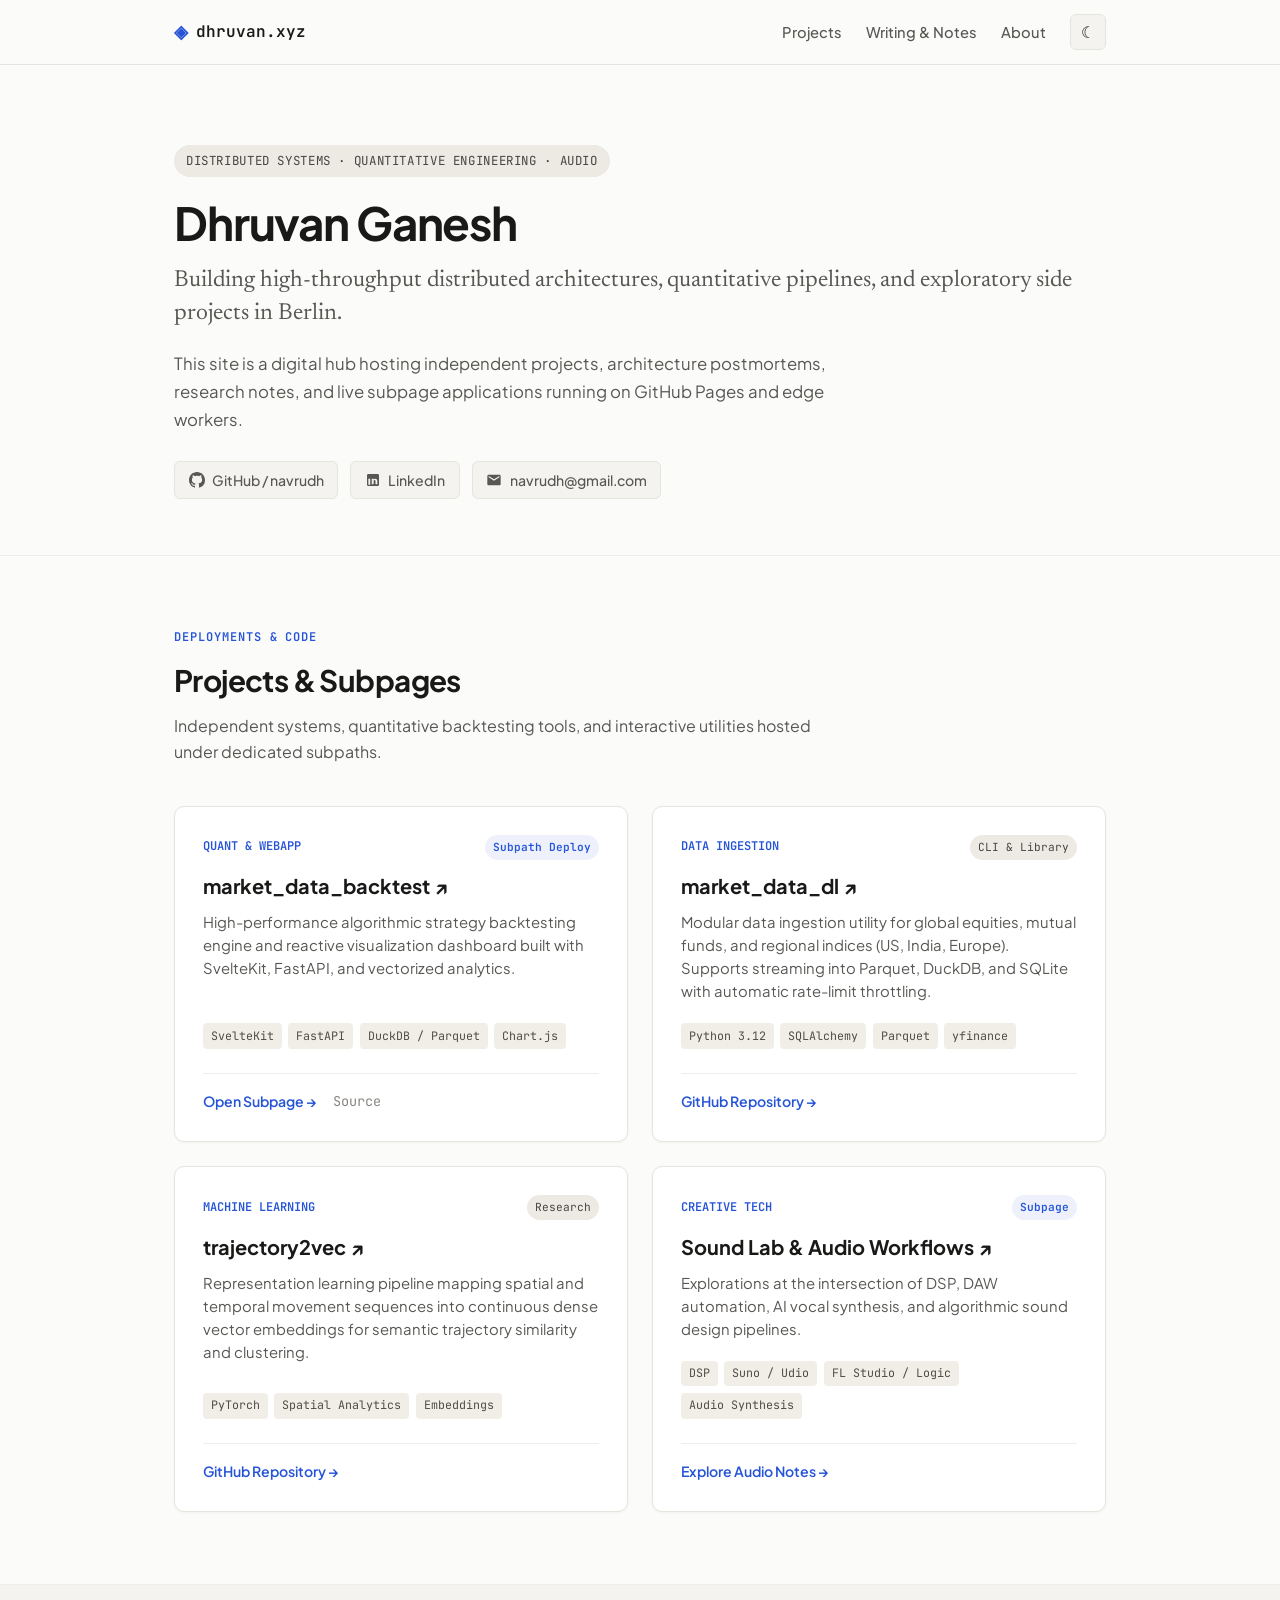
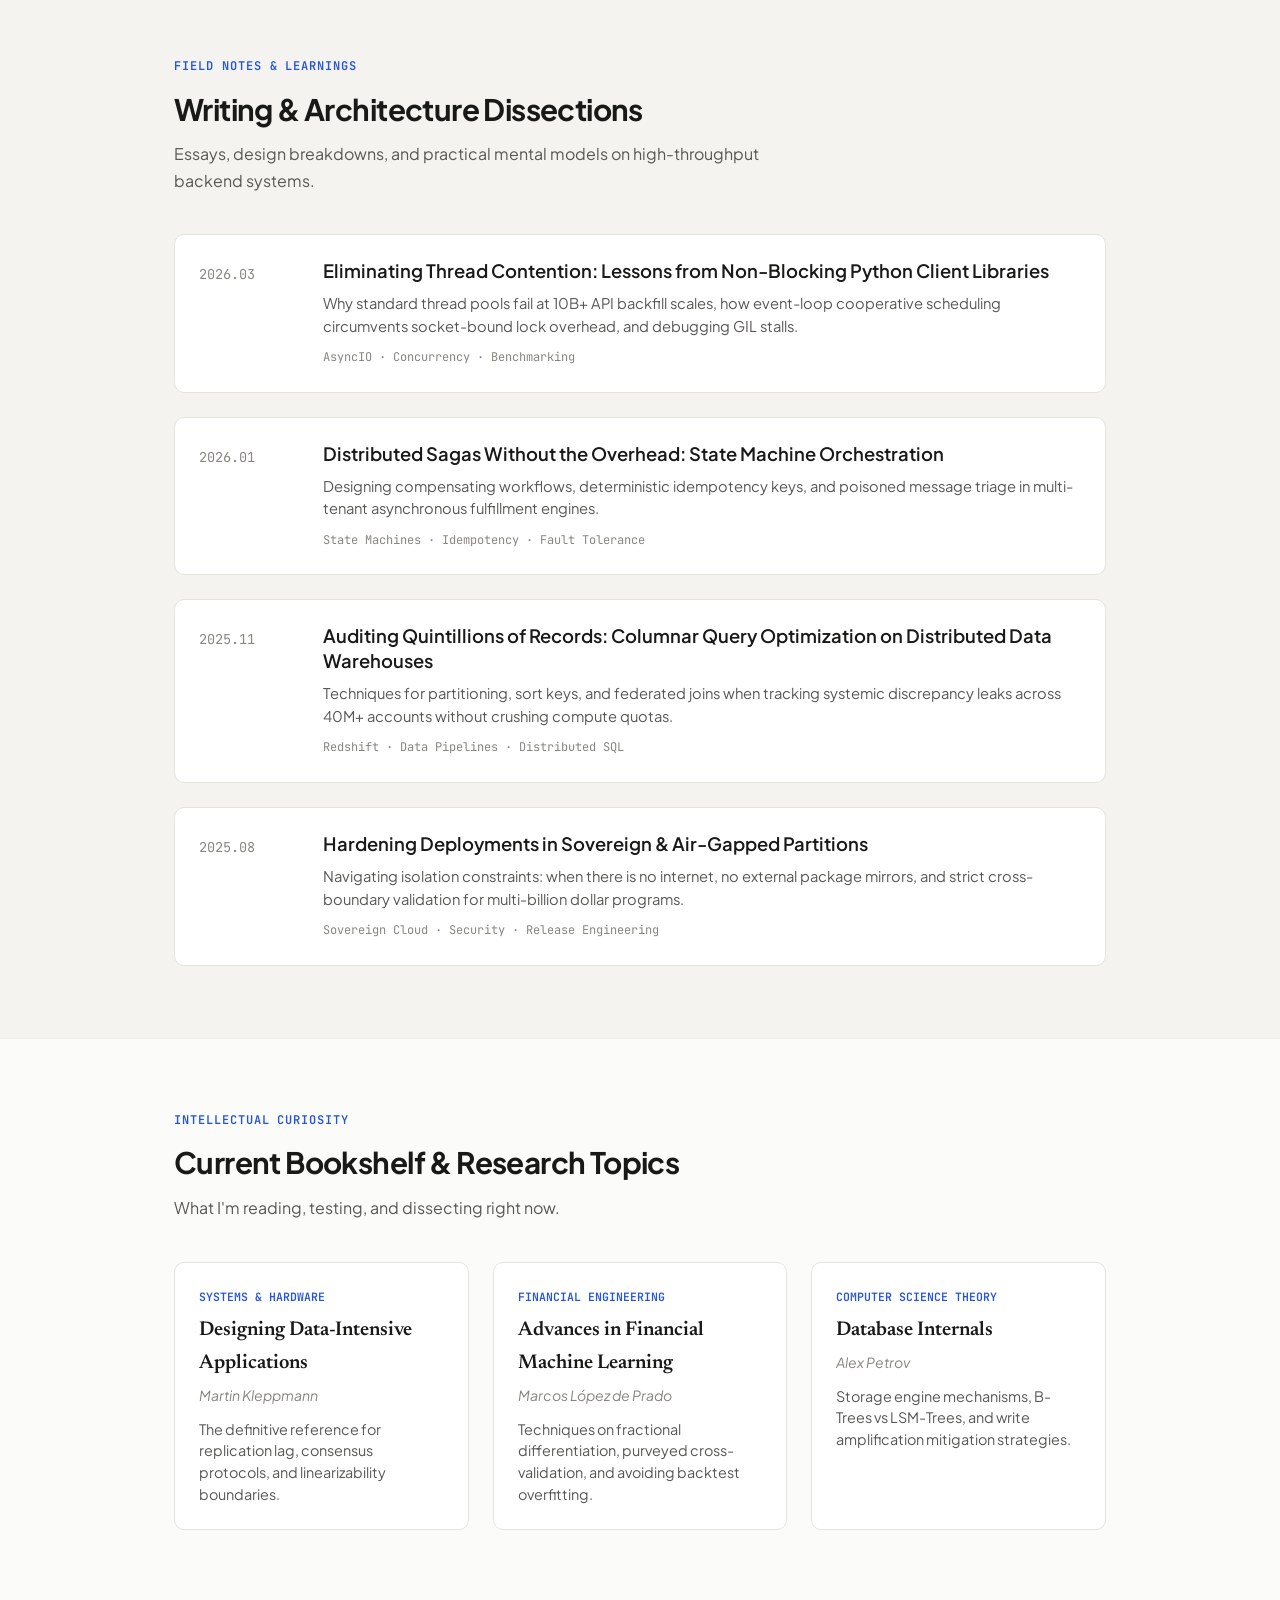
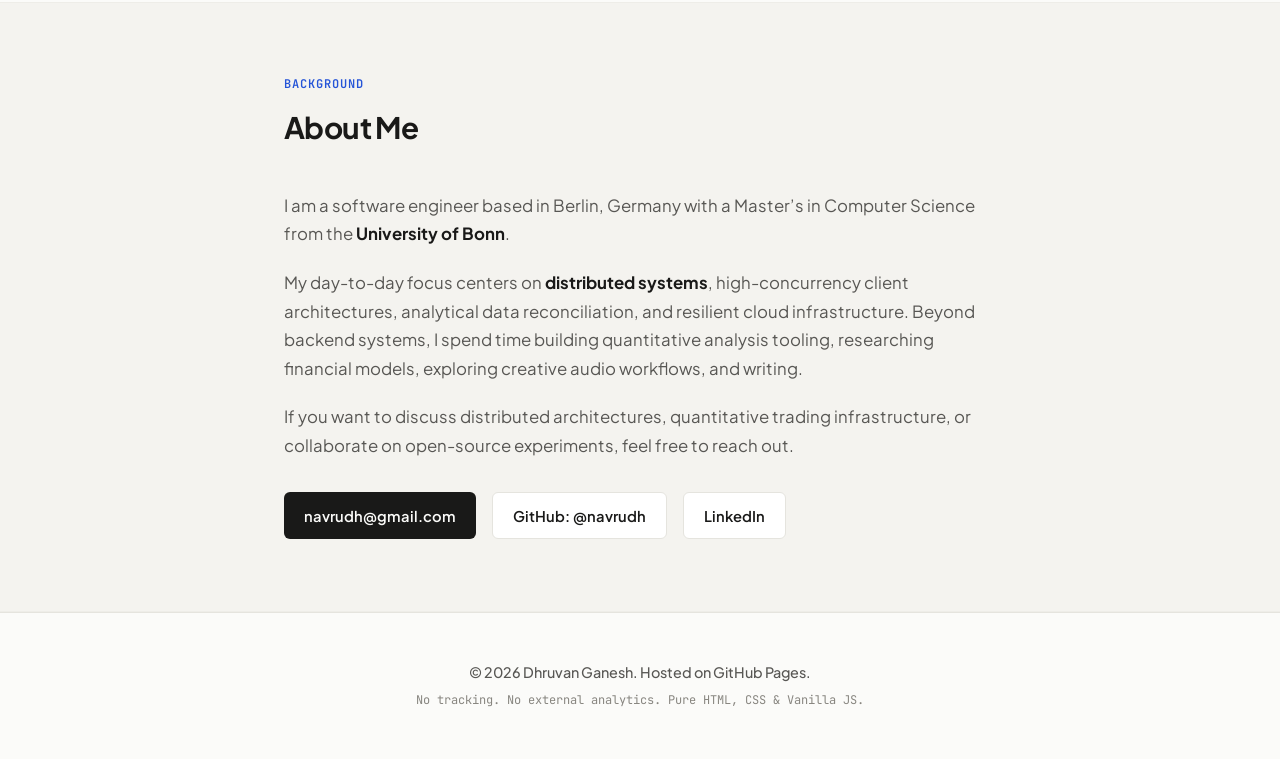
==== index.html @ 2a2260fe "feat: initial minimalist editorial portfolio and subpage hub" ====
<!DOCTYPE html>
<html lang="en">
<head>
  <meta charset="UTF-8">
  <meta name="viewport" content="width=device-width, initial-scale=1.0">
  <title>Dhruvan Ganesh — Distributed Systems, Quant & Notes</title>
  <meta name="description" content="Personal portfolio, engineering field notes, and sub-project directory of Dhruvan Ganesh.">
  <link rel="icon" href="data:image/svg+xml,<svg xmlns=%22http://www.w3.org/2000/svg%22 viewBox=%220 0 100 100%22><text y=%22.9em%22 font-size=%2290%22>⚡</text></svg>">
  
  <!-- Fonts: Inter + JetBrains Mono + Newsreader for refined editorial look -->
  <link rel="preconnect" href="https://fonts.googleapis.com">
  <link rel="preconnect" href="https://fonts.gstatic.com" crossorigin>
  <link href="https://fonts.googleapis.com/css2?family=JetBrains+Mono:wght@400;500;600&family=Newsreader:ital,opsz,wght@0,6..72,400;0,6..72,500;1,6..72,400&family=Plus+Jakarta+Sans:wght@400;500;600;700&display=swap" rel="stylesheet">
  
  <link rel="stylesheet" href="style.css">
</head>
<body class="light">
  <header class="site-header">
    <div class="container header-inner">
      <a href="/" class="brand-link">
        <span class="brand-symbol">◈</span>
        <span class="brand-text">dhruvan.xyz</span>
      </a>

      <nav class="nav-links">
        <a href="#projects" class="nav-item">Projects</a>
        <a href="#notes" class="nav-item">Writing & Notes</a>
        <a href="#about" class="nav-item">About</a>
        <button id="theme-toggle" class="theme-btn" aria-label="Toggle theme" title="Toggle dark/light mode">
          <span class="theme-icon light-icon">☾</span>
          <span class="theme-icon dark-icon">☼</span>
        </button>
      </nav>
    </div>
  </header>

  <main class="main-content">
    <!-- Hero / Intro -->
    <section class="hero-section">
      <div class="container">
        <div class="hero-badge">Distributed Systems · Quantitative Engineering · Audio</div>
        <h1 class="hero-title">
          Dhruvan Ganesh
        </h1>
        <p class="hero-tagline">
          Building high-throughput distributed architectures, quantitative pipelines, and exploratory side projects in Berlin.
        </p>
        <p class="hero-bio">
          This site is a digital hub hosting independent projects, architecture postmortems, research notes, and live subpage applications running on GitHub Pages and edge workers.
        </p>
        <div class="hero-socials">
          <a href="https://github.com/navrudh" target="_blank" rel="noopener noreferrer" class="badge-link">
            <svg class="icon" viewBox="0 0 24 24" width="16" height="16"><path fill="currentColor" d="M12 0C5.37 0 0 5.37 0 12c0 5.31 3.435 9.795 8.205 11.385.6.105.825-.255.825-.57 0-.285-.015-1.23-.015-2.235-3.015.555-3.795-.735-4.035-1.41-.135-.345-.72-1.41-1.23-1.695-.42-.225-1.02-.78-.015-.795.945-.015 1.62.87 1.845 1.23 1.08 1.815 2.805 1.305 3.495.99.105-.78.42-1.305.765-1.605-2.67-.3-5.46-1.335-5.46-5.925 0-1.305.465-2.385 1.23-3.225-.12-.3-.54-1.53.12-3.18 0 0 1.005-.315 3.3 1.23.96-.27 1.98-.405 3-.405s2.04.135 3 .405c2.295-1.56 3.3-1.23 3.3-1.23.66 1.65.24 2.88.12 3.18.765.84 1.23 1.905 1.23 3.225 0 4.605-2.805 5.625-5.475 5.925.435.375.81 1.095.81 2.22 0 1.605-.015 2.895-.015 3.3 0 .315.225.69.825.57A12.02 12.02 0 0024 12c0-6.63-5.37-12-12-12z"/></svg>
            <span>GitHub / navrudh</span>
          </a>
          <a href="https://linkedin.com/in/dhruvang" target="_blank" rel="noopener noreferrer" class="badge-link">
            <svg class="icon" viewBox="0 0 24 24" width="16" height="16"><path fill="currentColor" d="M19 3a2 2 0 0 1 2 2v14a2 2 0 0 1-2 2H5a2 2 0 0 1-2-2V5a2 2 0 0 1 2-2h14m-.5 15.5v-5.3a3.26 3.26 0 0 0-3.26-3.26c-.85 0-1.84.52-2.28 1.3v-1.11h-2.79v8.37h2.79v-4.93c0-.77.62-1.4 1.39-1.4a1.4 1.4 0 0 1 1.4 1.4v4.93h2.75M6.46 8.76c-.92 0-1.66-.74-1.66-1.66s.74-1.66 1.66-1.66 1.66.74 1.66 1.66-.74 1.66-1.66 1.66m1.37 10.24V9.95H5.09v9.05h2.74z"/></svg>
            <span>LinkedIn</span>
          </a>
          <a href="mailto:navrudh@gmail.com" class="badge-link">
            <svg class="icon" viewBox="0 0 24 24" width="16" height="16"><path fill="currentColor" d="M20 4H4c-1.1 0-1.99.9-1.99 2L2 18c0 1.1.9 2 2 2h16c1.1 0 2-.9 2-2V6c0-1.1-.9-2-2-2zm0 4l-8 5-8-5V6l8 5 8-5v2z"/></svg>
            <span>navrudh@gmail.com</span>
          </a>
        </div>
      </div>
    </section>

    <!-- Subpage Projects & Repos -->
    <section id="projects" class="content-section">
      <div class="container">
        <div class="section-header">
          <div class="section-badge">Deployments & Code</div>
          <h2 class="section-title">Projects & Subpages</h2>
          <p class="section-desc">Independent systems, quantitative backtesting tools, and interactive utilities hosted under dedicated subpaths.</p>
        </div>

        <div class="projects-grid">
          <!-- Project 1: Market Data Backtest Hub -->
          <article class="project-card">
            <div class="card-header">
              <span class="project-tag">Quant & WebApp</span>
              <span class="status-pill active">Subpath Deploy</span>
            </div>
            <h3 class="project-title">
              <a href="/market_data_backtest/" class="card-link-title">market_data_backtest ↗</a>
            </h3>
            <p class="project-description">
              High-performance algorithmic strategy backtesting engine and reactive visualization dashboard built with SvelteKit, FastAPI, and vectorized analytics.
            </p>
            <div class="card-meta">
              <span class="tech-chip">SvelteKit</span>
              <span class="tech-chip">FastAPI</span>
              <span class="tech-chip">DuckDB / Parquet</span>
              <span class="tech-chip">Chart.js</span>
            </div>
            <div class="card-footer">
              <a href="/market_data_backtest/" class="action-link">Open Subpage &rarr;</a>
              <a href="https://github.com/navrudh/steady_alpha_lab" target="_blank" rel="noopener" class="code-link">Source</a>
            </div>
          </article>

          <!-- Project 2: Market Data Downloader -->
          <article class="project-card">
            <div class="card-header">
              <span class="project-tag">Data Ingestion</span>
              <span class="status-pill">CLI & Library</span>
            </div>
            <h3 class="project-title">
              <a href="https://github.com/navrudh/market_data_dl" target="_blank" rel="noopener" class="card-link-title">market_data_dl ↗</a>
            </h3>
            <p class="project-description">
              Modular data ingestion utility for global equities, mutual funds, and regional indices (US, India, Europe). Supports streaming into Parquet, DuckDB, and SQLite with automatic rate-limit throttling.
            </p>
            <div class="card-meta">
              <span class="tech-chip">Python 3.12</span>
              <span class="tech-chip">SQLAlchemy</span>
              <span class="tech-chip">Parquet</span>
              <span class="tech-chip">yfinance</span>
            </div>
            <div class="card-footer">
              <a href="https://github.com/navrudh/market_data_dl" target="_blank" rel="noopener" class="action-link">GitHub Repository &rarr;</a>
            </div>
          </article>

          <!-- Project 3: Trajectory2Vec -->
          <article class="project-card">
            <div class="card-header">
              <span class="project-tag">Machine Learning</span>
              <span class="status-pill">Research</span>
            </div>
            <h3 class="project-title">
              <a href="https://github.com/navrudh/trajectory2vec" target="_blank" rel="noopener" class="card-link-title">trajectory2vec ↗</a>
            </h3>
            <p class="project-description">
              Representation learning pipeline mapping spatial and temporal movement sequences into continuous dense vector embeddings for semantic trajectory similarity and clustering.
            </p>
            <div class="card-meta">
              <span class="tech-chip">PyTorch</span>
              <span class="tech-chip">Spatial Analytics</span>
              <span class="tech-chip">Embeddings</span>
            </div>
            <div class="card-footer">
              <a href="https://github.com/navrudh/trajectory2vec" target="_blank" rel="noopener" class="action-link">GitHub Repository &rarr;</a>
            </div>
          </article>

          <!-- Project 4: Music Production & Audio Engineering -->
          <article class="project-card">
            <div class="card-header">
              <span class="project-tag">Creative Tech</span>
              <span class="status-pill active">Subpage</span>
            </div>
            <h3 class="project-title">
              <a href="/music/" class="card-link-title">Sound Lab & Audio Workflows ↗</a>
            </h3>
            <p class="project-description">
              Explorations at the intersection of DSP, DAW automation, AI vocal synthesis, and algorithmic sound design pipelines.
            </p>
            <div class="card-meta">
              <span class="tech-chip">DSP</span>
              <span class="tech-chip">Suno / Udio</span>
              <span class="tech-chip">FL Studio / Logic</span>
              <span class="tech-chip">Audio Synthesis</span>
            </div>
            <div class="card-footer">
              <a href="/music/" class="action-link">Explore Audio Notes &rarr;</a>
            </div>
          </article>
        </div>
      </div>
    </section>

    <!-- Writing / Notes / Architecture Dissections -->
    <section id="notes" class="content-section alternate-bg">
      <div class="container">
        <div class="section-header">
          <div class="section-badge">Field Notes & Learnings</div>
          <h2 class="section-title">Writing & Architecture Dissections</h2>
          <p class="section-desc">Essays, design breakdowns, and practical mental models on high-throughput backend systems.</p>
        </div>

        <div class="notes-list">
          <article class="note-row">
            <div class="note-date">2026.03</div>
            <div class="note-body">
              <h3 class="note-title">
                <a href="/notes/async-io-client-bottlenecks.html">Eliminating Thread Contention: Lessons from Non-Blocking Python Client Libraries</a>
              </h3>
              <p class="note-snippet">
                Why standard thread pools fail at 10B+ API backfill scales, how event-loop cooperative scheduling circumvents socket-bound lock overhead, and debugging GIL stalls.
              </p>
              <div class="note-tags">
                <span>AsyncIO</span> · <span>Concurrency</span> · <span>Benchmarking</span>
              </div>
            </div>
          </article>

          <article class="note-row">
            <div class="note-date">2026.01</div>
            <div class="note-body">
              <h3 class="note-title">
                <a href="/notes/distributed-sagas-in-production.html">Distributed Sagas Without the Overhead: State Machine Orchestration</a>
              </h3>
              <p class="note-snippet">
                Designing compensating workflows, deterministic idempotency keys, and poisoned message triage in multi-tenant asynchronous fulfillment engines.
              </p>
              <div class="note-tags">
                <span>State Machines</span> · <span>Idempotency</span> · <span>Fault Tolerance</span>
              </div>
            </div>
          </article>

          <article class="note-row">
            <div class="note-date">2025.11</div>
            <div class="note-body">
              <h3 class="note-title">
                <a href="/notes/auditing-quintillions.html">Auditing Quintillions of Records: Columnar Query Optimization on Distributed Data Warehouses</a>
              </h3>
              <p class="note-snippet">
                Techniques for partitioning, sort keys, and federated joins when tracking systemic discrepancy leaks across 40M+ accounts without crushing compute quotas.
              </p>
              <div class="note-tags">
                <span>Redshift</span> · <span>Data Pipelines</span> · <span>Distributed SQL</span>
              </div>
            </div>
          </article>

          <article class="note-row">
            <div class="note-date">2025.08</div>
            <div class="note-body">
              <h3 class="note-title">
                <a href="/notes/air-gapped-cloud-deployments.html">Hardening Deployments in Sovereign & Air-Gapped Partitions</a>
              </h3>
              <p class="note-snippet">
                Navigating isolation constraints: when there is no internet, no external package mirrors, and strict cross-boundary validation for multi-billion dollar programs.
              </p>
              <div class="note-tags">
                <span>Sovereign Cloud</span> · <span>Security</span> · <span>Release Engineering</span>
              </div>
            </div>
          </article>
        </div>
      </div>
    </section>

    <!-- Reading / Bookshelf & Interests -->
    <section class="content-section">
      <div class="container">
        <div class="section-header">
          <div class="section-badge">Intellectual Curiosity</div>
          <h2 class="section-title">Current Bookshelf & Research Topics</h2>
          <p class="section-desc">What I'm reading, testing, and dissecting right now.</p>
        </div>

        <div class="bookshelf-grid">
          <div class="book-card">
            <div class="book-category">Systems & Hardware</div>
            <h4 class="book-title">Designing Data-Intensive Applications</h4>
            <p class="book-author">Martin Kleppmann</p>
            <p class="book-commentary">The definitive reference for replication lag, consensus protocols, and linearizability boundaries.</p>
          </div>

          <div class="book-card">
            <div class="book-category">Financial Engineering</div>
            <h4 class="book-title">Advances in Financial Machine Learning</h4>
            <p class="book-author">Marcos López de Prado</p>
            <p class="book-commentary">Techniques on fractional differentiation, purveyed cross-validation, and avoiding backtest overfitting.</p>
          </div>

          <div class="book-card">
            <div class="book-category">Computer Science Theory</div>
            <h4 class="book-title">Database Internals</h4>
            <p class="book-author">Alex Petrov</p>
            <p class="book-commentary">Storage engine mechanisms, B-Trees vs LSM-Trees, and write amplification mitigation strategies.</p>
          </div>
        </div>
      </div>
    </section>

    <!-- About / Contact -->
    <section id="about" class="content-section alternate-bg">
      <div class="container narrow-container">
        <div class="section-header">
          <div class="section-badge">Background</div>
          <h2 class="section-title">About Me</h2>
        </div>
        <div class="prose-content">
          <p>
            I am a software engineer based in Berlin, Germany with a Master’s in Computer Science from the <strong>University of Bonn</strong>.
          </p>
          <p>
            My day-to-day focus centers on <strong>distributed systems</strong>, high-concurrency client architectures, analytical data reconciliation, and resilient cloud infrastructure. Beyond backend systems, I spend time building quantitative analysis tooling, researching financial models, exploring creative audio workflows, and writing.
          </p>
          <p>
            If you want to discuss distributed architectures, quantitative trading infrastructure, or collaborate on open-source experiments, feel free to reach out.
          </p>
          <div class="contact-links">
            <a href="mailto:navrudh@gmail.com" class="action-btn primary">navrudh@gmail.com</a>
            <a href="https://github.com/navrudh" target="_blank" rel="noopener" class="action-btn secondary">GitHub: @navrudh</a>
            <a href="https://linkedin.com/in/dhruvang" target="_blank" rel="noopener" class="action-btn secondary">LinkedIn</a>
          </div>
        </div>
      </div>
    </section>
  </main>

  <footer class="site-footer">
    <div class="container footer-inner">
      <p class="footer-copy">© 2026 Dhruvan Ganesh. Hosted on GitHub Pages.</p>
      <p class="footer-subtext">No tracking. No external analytics. Pure HTML, CSS & Vanilla JS.</p>
    </div>
  </footer>

  <script src="script.js"></script>
</body>
</html>
---- style.css ----
/* ==========================================================================
   Minimalist Editorial / Academic Tech Theme
   Dhruvan Ganesh — Personal Site
   ========================================================================== */

:root {
  --font-sans: 'Plus Jakarta Sans', -apple-system, BlinkMacSystemFont, "Segoe UI", Roboto, sans-serif;
  --font-serif: 'Newsreader', Georgia, Cambria, "Times New Roman", Times, serif;
  --font-mono: 'JetBrains Mono', Menlo, Monaco, Consolas, "Liberation Mono", monospace;

  /* Light Theme Palette (Warm editorial paper) */
  --bg-primary: #fbfbf9;
  --bg-secondary: #f4f3ef;
  --bg-card: #ffffff;
  --border-color: #e5e4de;
  --border-subtle: #eeede8;
  
  --text-primary: #191918;
  --text-secondary: #585754;
  --text-muted: #888680;
  
  --accent: #2554d7;
  --accent-soft: rgba(37, 84, 215, 0.08);
  --accent-hover: #193ea8;

  --badge-bg: #eceae3;
  --badge-text: #484640;

  --tag-bg: #f0eee6;
  --tag-text: #504d44;

  --shadow-sm: 0 1px 3px rgba(0, 0, 0, 0.04);
  --shadow-md: 0 4px 12px rgba(0, 0, 0, 0.05);
  --shadow-lg: 0 8px 24px rgba(0, 0, 0, 0.07);

  --radius-sm: 6px;
  --radius-md: 10px;
  --radius-lg: 14px;
}

body.dark {
  /* Dark Theme Palette (Obsidian / Deep Slate) */
  --bg-primary: #0f1115;
  --bg-secondary: #16181d;
  --bg-card: #1c1f26;
  --border-color: #2a2e38;
  --border-subtle: #20232b;
  
  --text-primary: #f0f2f5;
  --text-secondary: #a2a8b5;
  --text-muted: #6c7382;
  
  --accent: #5e8bff;
  --accent-soft: rgba(94, 139, 255, 0.12);
  --accent-hover: #82a5ff;

  --badge-bg: #222631;
  --badge-text: #bac0ce;

  --tag-bg: #222631;
  --tag-text: #a8b0c2;

  --shadow-sm: 0 1px 3px rgba(0, 0, 0, 0.3);
  --shadow-md: 0 4px 12px rgba(0, 0, 0, 0.35);
  --shadow-lg: 0 8px 24px rgba(0, 0, 0, 0.45);
}

/* Base Reset & Typography */
* {
  box-sizing: border-box;
  margin: 0;
  padding: 0;
}

html {
  font-size: 16px;
  scroll-behavior: smooth;
}

body {
  background-color: var(--bg-primary);
  color: var(--text-primary);
  font-family: var(--font-sans);
  line-height: 1.65;
  -webkit-font-smoothing: antialiased;
  -moz-osx-font-smoothing: grayscale;
  transition: background-color 0.25s ease, color 0.25s ease;
}

a {
  color: inherit;
  text-decoration: none;
  transition: color 0.15s ease;
}

.container {
  width: 100%;
  max-width: 980px;
  margin: 0 auto;
  padding: 0 1.5rem;
}

.narrow-container {
  max-width: 760px;
}

/* ==========================================================================
   Header & Navigation
   ========================================================================== */

.site-header {
  position: sticky;
  top: 0;
  z-index: 50;
  background: var(--bg-primary);
  border-bottom: 1px solid var(--border-color);
  backdrop-filter: blur(8px);
  transition: background-color 0.25s ease, border-color 0.25s ease;
}

.header-inner {
  display: flex;
  justify-content: space-between;
  align-items: center;
  height: 64px;
}

.brand-link {
  display: inline-flex;
  align-items: center;
  gap: 0.5rem;
  font-family: var(--font-mono);
  font-weight: 600;
  font-size: 1rem;
  color: var(--text-primary);
}

.brand-symbol {
  color: var(--accent);
  font-size: 1.1rem;
}

.nav-links {
  display: flex;
  align-items: center;
  gap: 1.5rem;
}

.nav-item {
  font-size: 0.92rem;
  font-weight: 500;
  color: var(--text-secondary);
}

.nav-item:hover {
  color: var(--accent);
}

.theme-btn {
  background: var(--bg-secondary);
  border: 1px solid var(--border-color);
  color: var(--text-primary);
  width: 36px;
  height: 36px;
  border-radius: var(--radius-sm);
  display: flex;
  align-items: center;
  justify-content: center;
  cursor: pointer;
  font-size: 1rem;
  transition: all 0.2s ease;
}

.theme-btn:hover {
  border-color: var(--accent);
  color: var(--accent);
}

body.light .dark-icon { display: none; }
body.light .light-icon { display: inline-block; }
body.dark .light-icon { display: none; }
body.dark .dark-icon { display: inline-block; }

/* ==========================================================================
   Hero Section
   ========================================================================== */

.hero-section {
  padding: 5rem 0 3.5rem 0;
  border-bottom: 1px solid var(--border-subtle);
}

.hero-badge {
  display: inline-block;
  font-family: var(--font-mono);
  font-size: 0.78rem;
  text-transform: uppercase;
  letter-spacing: 0.05em;
  padding: 0.35rem 0.75rem;
  border-radius: 999px;
  background: var(--badge-bg);
  color: var(--badge-text);
  margin-bottom: 1.25rem;
}

.hero-title {
  font-size: 2.85rem;
  font-weight: 700;
  line-height: 1.15;
  letter-spacing: -0.025em;
  margin-bottom: 1rem;
  color: var(--text-primary);
}

.hero-tagline {
  font-family: var(--font-serif);
  font-size: 1.45rem;
  line-height: 1.4;
  color: var(--text-secondary);
  margin-bottom: 1.25rem;
}

.hero-bio {
  font-size: 1.05rem;
  color: var(--text-secondary);
  max-width: 720px;
  line-height: 1.65;
  margin-bottom: 1.75rem;
}

.hero-socials {
  display: flex;
  flex-wrap: wrap;
  gap: 0.75rem;
}

.badge-link {
  display: inline-flex;
  align-items: center;
  gap: 0.45rem;
  font-size: 0.88rem;
  font-weight: 500;
  color: var(--text-secondary);
  background: var(--bg-secondary);
  padding: 0.4rem 0.85rem;
  border-radius: var(--radius-sm);
  border: 1px solid var(--border-color);
  transition: all 0.2s ease;
}

.badge-link:hover {
  color: var(--accent);
  border-color: var(--accent);
  background: var(--accent-soft);
}

/* ==========================================================================
   Content Sections
   ========================================================================== */

.content-section {
  padding: 4.5rem 0;
}

.alternate-bg {
  background: var(--bg-secondary);
  border-top: 1px solid var(--border-subtle);
  border-bottom: 1px solid var(--border-subtle);
}

.section-header {
  margin-bottom: 2.5rem;
}

.section-badge {
  font-family: var(--font-mono);
  font-size: 0.75rem;
  text-transform: uppercase;
  letter-spacing: 0.08em;
  color: var(--accent);
  font-weight: 600;
  margin-bottom: 0.5rem;
}

.section-title {
  font-size: 1.85rem;
  font-weight: 700;
  letter-spacing: -0.02em;
  color: var(--text-primary);
  margin-bottom: 0.5rem;
}

.section-desc {
  font-size: 1rem;
  color: var(--text-secondary);
  max-width: 640px;
}

/* ==========================================================================
   Projects Grid
   ========================================================================== */

.projects-grid {
  display: grid;
  grid-template-columns: repeat(auto-fit, minmax(360px, 1fr));
  gap: 1.5rem;
}

.project-card {
  background: var(--bg-card);
  border: 1px solid var(--border-color);
  border-radius: var(--radius-md);
  padding: 1.75rem;
  display: flex;
  flex-direction: column;
  box-shadow: var(--shadow-sm);
  transition: transform 0.2s ease, box-shadow 0.2s ease, border-color 0.2s ease;
}

.project-card:hover {
  transform: translateY(-2px);
  box-shadow: var(--shadow-md);
  border-color: var(--accent);
}

.card-header {
  display: flex;
  justify-content: space-between;
  align-items: center;
  margin-bottom: 0.85rem;
}

.project-tag {
  font-family: var(--font-mono);
  font-size: 0.75rem;
  font-weight: 600;
  color: var(--accent);
  text-transform: uppercase;
}

.status-pill {
  font-family: var(--font-mono);
  font-size: 0.7rem;
  padding: 0.2rem 0.5rem;
  border-radius: 999px;
  background: var(--badge-bg);
  color: var(--badge-text);
}

.status-pill.active {
  background: var(--accent-soft);
  color: var(--accent);
  font-weight: 600;
}

.project-title {
  font-size: 1.25rem;
  font-weight: 700;
  margin-bottom: 0.75rem;
  line-height: 1.3;
}

.card-link-title:hover {
  color: var(--accent);
}

.project-description {
  font-size: 0.93rem;
  color: var(--text-secondary);
  line-height: 1.55;
  margin-bottom: 1.25rem;
  flex-grow: 1;
}

.card-meta {
  display: flex;
  flex-wrap: wrap;
  gap: 0.4rem;
  margin-bottom: 1.5rem;
}

.tech-chip {
  font-family: var(--font-mono);
  font-size: 0.73rem;
  background: var(--tag-bg);
  color: var(--tag-text);
  padding: 0.2rem 0.5rem;
  border-radius: 4px;
}

.card-footer {
  display: flex;
  align-items: center;
  gap: 1rem;
  padding-top: 1rem;
  border-top: 1px solid var(--border-subtle);
}

.action-link {
  font-size: 0.88rem;
  font-weight: 600;
  color: var(--accent);
}

.action-link:hover {
  text-decoration: underline;
}

.code-link {
  font-size: 0.85rem;
  font-family: var(--font-mono);
  color: var(--text-muted);
}

.code-link:hover {
  color: var(--text-primary);
}

/* ==========================================================================
   Writing & Field Notes (Row-based Editorial Style)
   ========================================================================== */

.notes-list {
  display: flex;
  flex-direction: column;
  gap: 1.5rem;
}

.note-row {
  display: grid;
  grid-template-columns: 100px 1fr;
  gap: 1.5rem;
  padding: 1.5rem;
  background: var(--bg-card);
  border: 1px solid var(--border-color);
  border-radius: var(--radius-md);
  transition: border-color 0.2s ease, transform 0.2s ease;
}

.note-row:hover {
  border-color: var(--accent);
  transform: translateX(4px);
}

.note-date {
  font-family: var(--font-mono);
  font-size: 0.85rem;
  color: var(--text-muted);
  padding-top: 0.25rem;
}

.note-title {
  font-size: 1.15rem;
  font-weight: 600;
  margin-bottom: 0.5rem;
  line-height: 1.35;
}

.note-title a:hover {
  color: var(--accent);
}

.note-snippet {
  font-size: 0.92rem;
  color: var(--text-secondary);
  line-height: 1.55;
  margin-bottom: 0.65rem;
}

.note-tags {
  font-family: var(--font-mono);
  font-size: 0.75rem;
  color: var(--text-muted);
}

/* ==========================================================================
   Bookshelf Grid
   ========================================================================== */

.bookshelf-grid {
  display: grid;
  grid-template-columns: repeat(auto-fit, minmax(280px, 1fr));
  gap: 1.5rem;
}

.book-card {
  background: var(--bg-card);
  border: 1px solid var(--border-color);
  border-radius: var(--radius-md);
  padding: 1.5rem;
}

.book-category {
  font-family: var(--font-mono);
  font-size: 0.72rem;
  text-transform: uppercase;
  color: var(--accent);
  font-weight: 600;
  margin-bottom: 0.5rem;
}

.book-title {
  font-family: var(--font-serif);
  font-size: 1.25rem;
  font-weight: 600;
  margin-bottom: 0.25rem;
  color: var(--text-primary);
}

.book-author {
  font-size: 0.88rem;
  font-style: italic;
  color: var(--text-muted);
  margin-bottom: 0.75rem;
}

.book-commentary {
  font-size: 0.9rem;
  color: var(--text-secondary);
  line-height: 1.5;
}

/* ==========================================================================
   About Section & Prose
   ========================================================================== */

.prose-content p {
  font-size: 1.05rem;
  color: var(--text-secondary);
  margin-bottom: 1.25rem;
  line-height: 1.7;
}

.prose-content strong {
  color: var(--text-primary);
}

.contact-links {
  display: flex;
  flex-wrap: wrap;
  gap: 1rem;
  margin-top: 2rem;
}

.action-btn {
  display: inline-flex;
  align-items: center;
  padding: 0.65rem 1.25rem;
  border-radius: var(--radius-sm);
  font-size: 0.92rem;
  font-weight: 600;
  transition: all 0.2s ease;
}

.action-btn.primary {
  background: var(--text-primary);
  color: var(--bg-primary);
}

.action-btn.primary:hover {
  background: var(--accent);
  color: #ffffff;
}

.action-btn.secondary {
  background: var(--bg-card);
  border: 1px solid var(--border-color);
  color: var(--text-primary);
}

.action-btn.secondary:hover {
  border-color: var(--accent);
  color: var(--accent);
}

/* ==========================================================================
   Footer
   ========================================================================== */

.site-footer {
  padding: 3rem 0;
  border-top: 1px solid var(--border-color);
  background: var(--bg-primary);
}

.footer-inner {
  display: flex;
  flex-direction: column;
  align-items: center;
  gap: 0.4rem;
  text-align: center;
}

.footer-copy {
  font-size: 0.9rem;
  color: var(--text-secondary);
  font-weight: 500;
}

.footer-subtext {
  font-family: var(--font-mono);
  font-size: 0.75rem;
  color: var(--text-muted);
}

/* ==========================================================================
   Responsive
   ========================================================================== */

@media (max-width: 768px) {
  .hero-title {
    font-size: 2.2rem;
  }

  .hero-tagline {
    font-size: 1.25rem;
  }

  .projects-grid {
    grid-template-columns: 1fr;
  }

  .note-row {
    grid-template-columns: 1fr;
    gap: 0.5rem;
  }

  .header-inner {
    padding: 0 1rem;
  }

  .nav-links {
    gap: 1rem;
  }
}
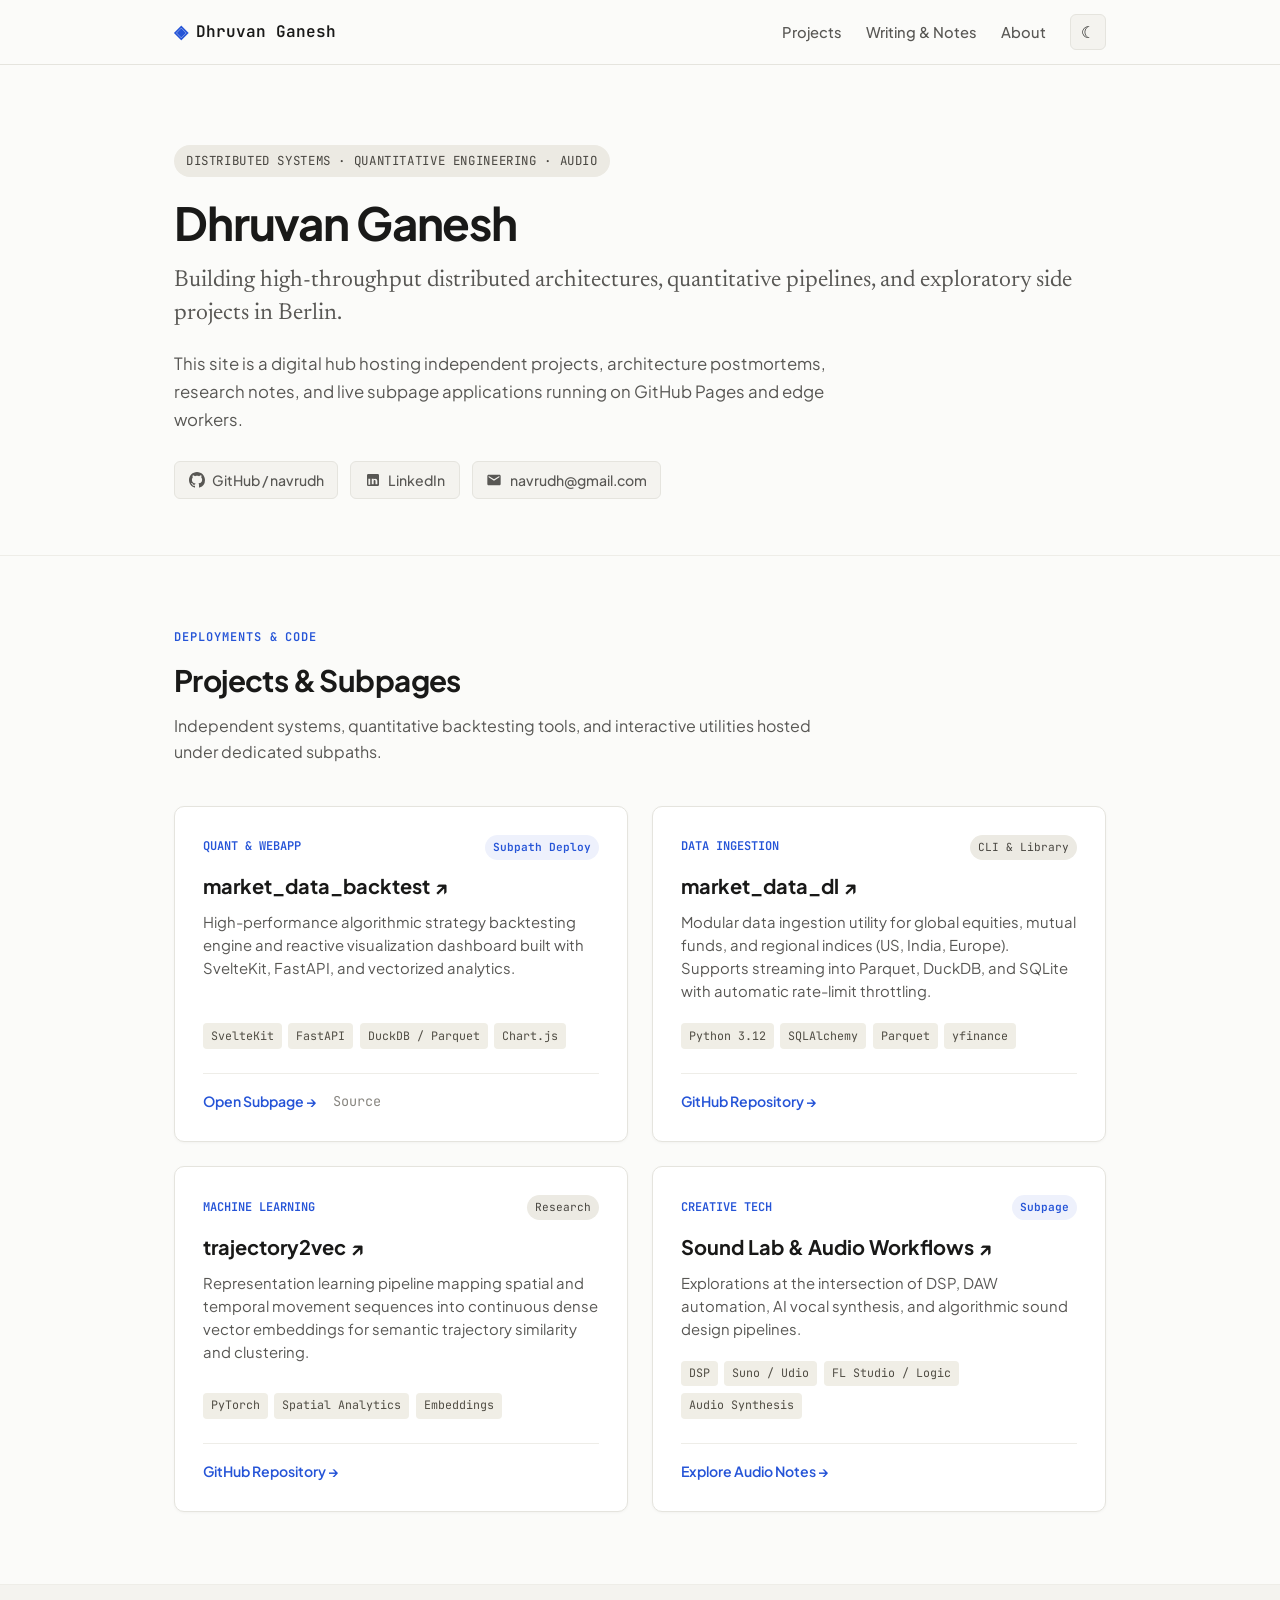
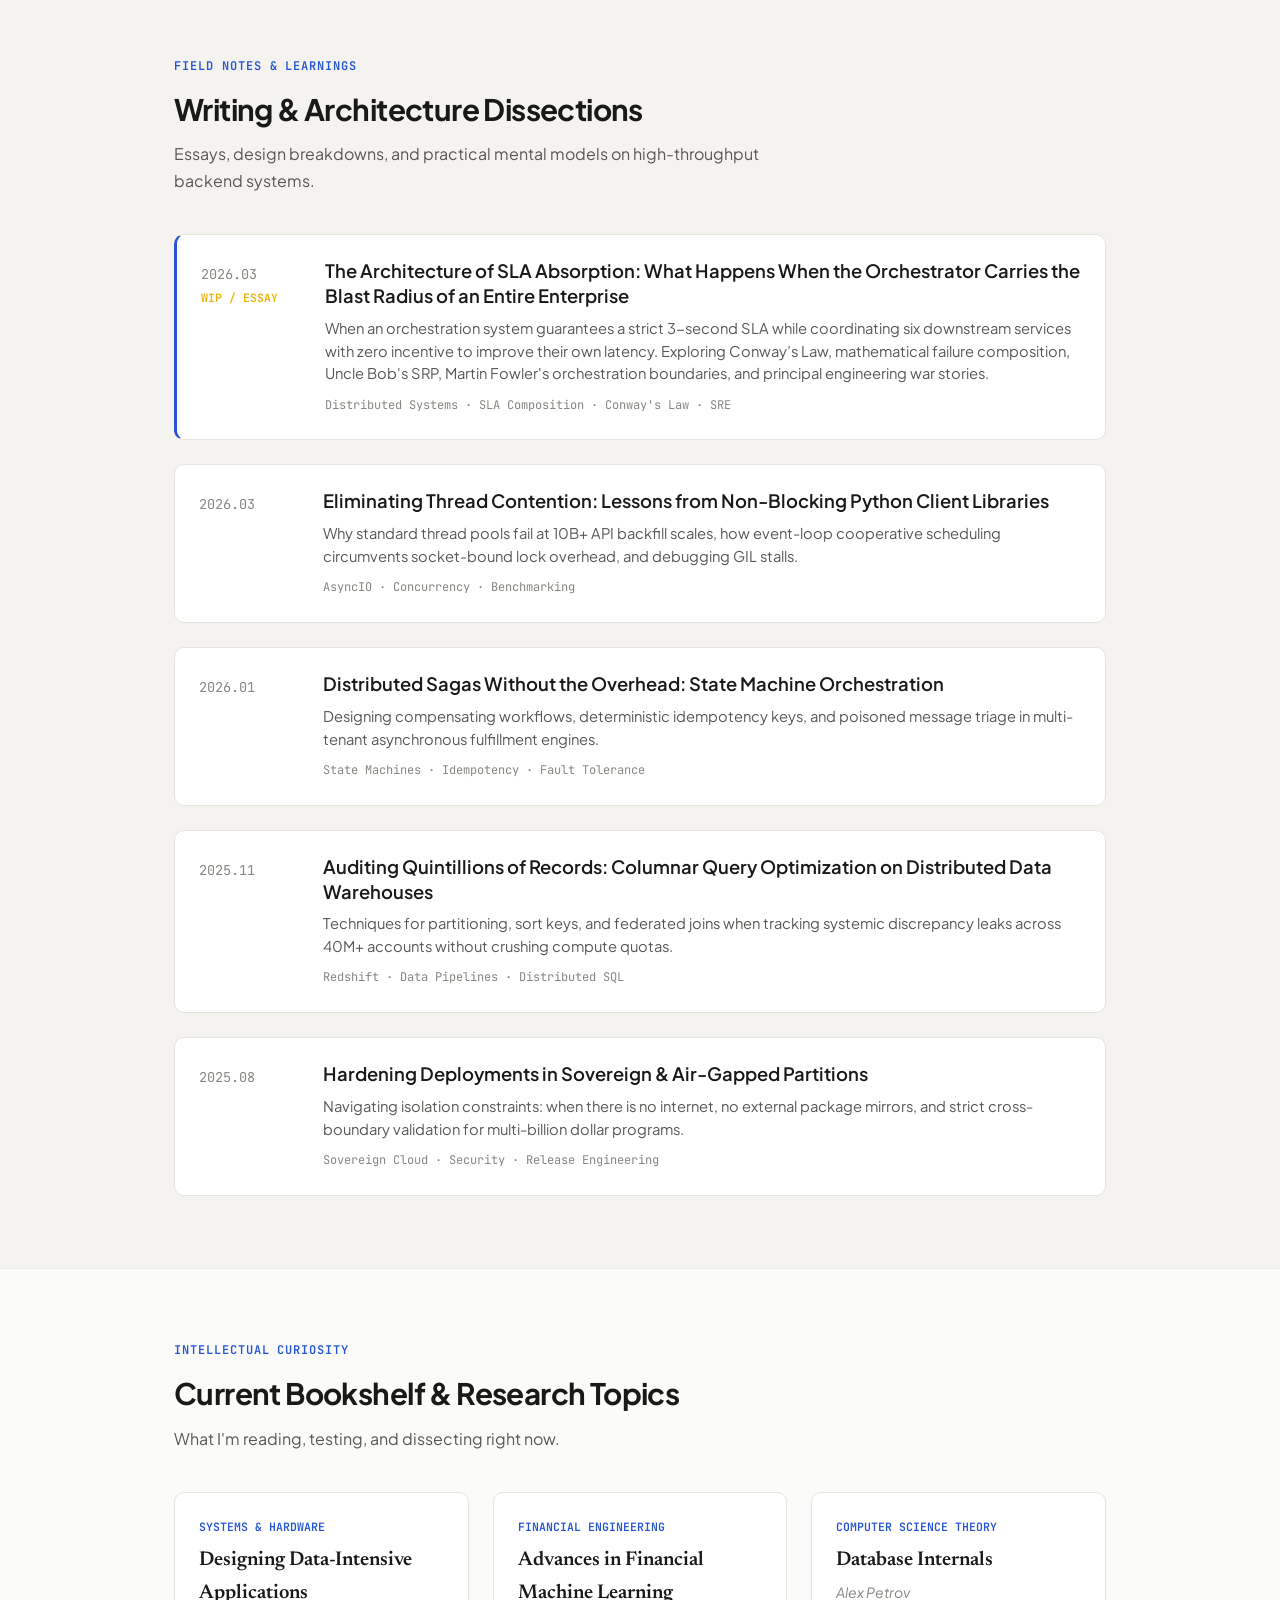
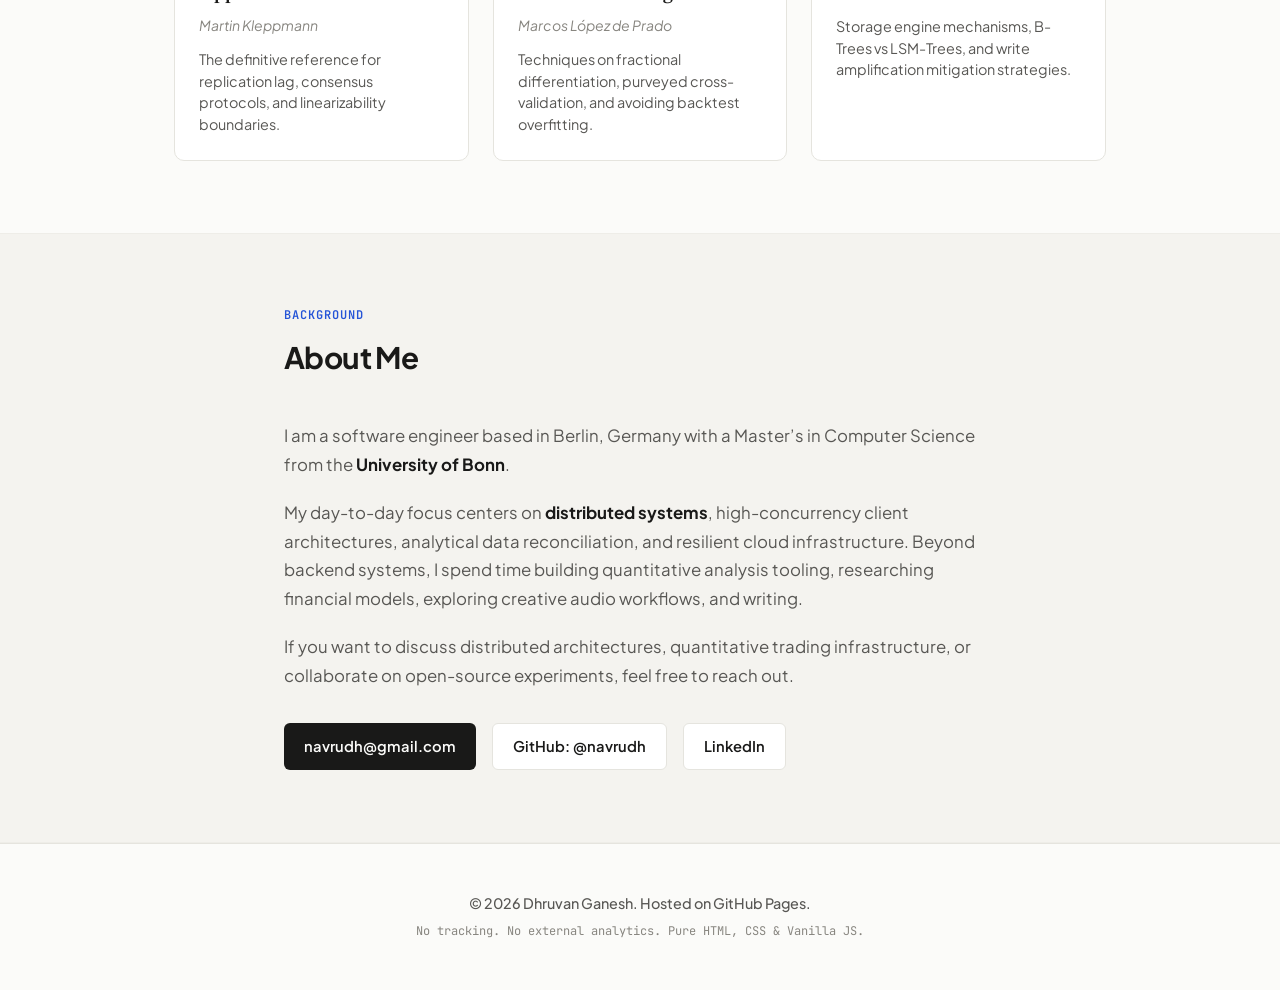
==== commit 915214c4: "feat: add research article on SLA absorption, clean header branding to Dhruvan Ganesh" ====
--- a/index.html
+++ b/index.html
@@ -19,7 +19,7 @@
     <div class="container header-inner">
       <a href="/" class="brand-link">
         <span class="brand-symbol">◈</span>
-        <span class="brand-text">dhruvan.xyz</span>
+        <span class="brand-text">Dhruvan Ganesh</span>
       </a>
 
       <nav class="nav-links">
@@ -180,6 +180,21 @@
         </div>
 
         <div class="notes-list">
+          <article class="note-row" style="border-left: 3px solid var(--accent);">
+            <div class="note-date">2026.03 <br><span style="font-size: 0.72rem; color: #eab308; font-weight: 600;">WIP / ESSAY</span></div>
+            <div class="note-body">
+              <h3 class="note-title">
+                <a href="/notes/architecture-of-sla-absorption.html">The Architecture of SLA Absorption: What Happens When the Orchestrator Carries the Blast Radius of an Entire Enterprise</a>
+              </h3>
+              <p class="note-snippet">
+                When an orchestration system guarantees a strict 3-second SLA while coordinating six downstream services with zero incentive to improve their own latency. Exploring Conway’s Law, mathematical failure composition, Uncle Bob's SRP, Martin Fowler's orchestration boundaries, and principal engineering war stories.
+              </p>
+              <div class="note-tags">
+                <span>Distributed Systems</span> · <span>SLA Composition</span> · <span>Conway's Law</span> · <span>SRE</span>
+              </div>
+            </div>
+          </article>
+
           <article class="note-row">
             <div class="note-date">2026.03</div>
             <div class="note-body">
--- a/style.css
+++ b/style.css
@@ -633,3 +633,305 @@
     gap: 1rem;
   }
 }
+
+/* ==========================================================================
+   Article & Long-form Editorial Styles
+   ========================================================================== */
+
+.article-container {
+  max-width: 780px;
+  margin: 0 auto;
+  padding: 4rem 1.5rem 6rem;
+}
+
+.article-meta-header {
+  margin-bottom: 3.5rem;
+  border-bottom: 1px solid var(--border-color);
+  padding-bottom: 2rem;
+}
+
+.article-status-banner {
+  display: inline-flex;
+  align-items: center;
+  gap: 0.6rem;
+  background: var(--bg-secondary);
+  border: 1px solid var(--border-color);
+  border-radius: 999px;
+  padding: 0.4rem 1rem;
+  font-size: 0.82rem;
+  color: var(--text-secondary);
+}
+
+.pulse-indicator {
+  width: 8px;
+  height: 8px;
+  background-color: #eab308;
+  border-radius: 50%;
+  box-shadow: 0 0 0 0 rgba(234, 179, 8, 0.7);
+  animation: pulse 2s infinite;
+}
+
+@keyframes pulse {
+  0% { transform: scale(0.95); box-shadow: 0 0 0 0 rgba(234, 179, 8, 0.7); }
+  70% { transform: scale(1); box-shadow: 0 0 0 6px rgba(234, 179, 8, 0); }
+  100% { transform: scale(0.95); box-shadow: 0 0 0 0 rgba(234, 179, 8, 0); }
+}
+
+.article-headline {
+  font-size: 2.6rem;
+  font-weight: 700;
+  line-height: 1.22;
+  letter-spacing: -0.025em;
+  color: var(--text-primary);
+  margin: 1.2rem 0 1.25rem;
+}
+
+.article-deck {
+  font-family: var(--font-serif);
+  font-size: 1.32rem;
+  line-height: 1.55;
+  color: var(--text-secondary);
+  margin-bottom: 1.75rem;
+}
+
+.article-byline {
+  display: flex;
+  flex-wrap: wrap;
+  gap: 1.5rem;
+  font-family: var(--font-mono);
+  font-size: 0.82rem;
+  color: var(--text-muted);
+}
+
+.article-body h2 {
+  font-size: 1.75rem;
+  font-weight: 700;
+  letter-spacing: -0.015em;
+  margin: 3rem 0 1.25rem;
+  padding-bottom: 0.5rem;
+  border-bottom: 1px solid var(--border-subtle);
+  color: var(--text-primary);
+}
+
+.article-body h3 {
+  font-size: 1.3rem;
+  font-weight: 600;
+  margin: 2.25rem 0 0.85rem;
+  color: var(--text-primary);
+}
+
+.article-body p {
+  font-size: 1.08rem;
+  line-height: 1.8;
+  color: var(--text-secondary);
+  margin-bottom: 1.5rem;
+}
+
+.article-body blockquote {
+  font-family: var(--font-serif);
+  font-size: 1.25rem;
+  line-height: 1.6;
+  font-style: italic;
+  border-left: 3px solid var(--accent);
+  padding: 0.5rem 0 0.5rem 1.5rem;
+  margin: 2rem 0;
+  color: var(--text-primary);
+  background: var(--accent-soft);
+  border-radius: 0 var(--radius-sm) var(--radius-sm) 0;
+}
+
+.article-body ul, .article-body ol {
+  margin: 1rem 0 1.75rem 1.75rem;
+  color: var(--text-secondary);
+  font-size: 1.05rem;
+  line-height: 1.75;
+}
+
+.article-body li {
+  margin-bottom: 0.5rem;
+}
+
+.article-body code {
+  font-family: var(--font-mono);
+  font-size: 0.88em;
+  background: var(--tag-bg);
+  color: var(--text-primary);
+  padding: 0.15rem 0.4rem;
+  border-radius: 4px;
+}
+
+/* Callout Box */
+.callout {
+  padding: 1.5rem;
+  border-radius: var(--radius-md);
+  margin: 2rem 0;
+  border-left: 4px solid;
+}
+
+.callout-title {
+  font-family: var(--font-mono);
+  font-size: 0.85rem;
+  font-weight: 600;
+  text-transform: uppercase;
+  letter-spacing: 0.05em;
+  margin-bottom: 0.5rem;
+}
+
+.callout-note {
+  background: var(--bg-secondary);
+  border-left-color: var(--accent);
+}
+.callout-note .callout-title { color: var(--accent); }
+
+.callout-warning {
+  background: rgba(234, 179, 8, 0.08);
+  border-left-color: #eab308;
+}
+.callout-warning .callout-title { color: #ca8a04; }
+
+/* Math Block */
+.math-block {
+  font-family: var(--font-mono);
+  font-size: 1.15rem;
+  background: var(--bg-secondary);
+  border: 1px solid var(--border-color);
+  padding: 1.25rem;
+  border-radius: var(--radius-md);
+  text-align: center;
+  margin: 2rem 0;
+  color: var(--text-primary);
+}
+
+/* Architecture SVG */
+.article-figure {
+  margin: 3rem 0;
+  background: var(--bg-card);
+  border: 1px solid var(--border-color);
+  border-radius: var(--radius-md);
+  padding: 1.5rem 1rem;
+  box-shadow: var(--shadow-sm);
+}
+
+.architecture-svg {
+  width: 100%;
+  height: auto;
+  display: block;
+}
+
+.svg-node {
+  stroke-width: 1.5;
+  transition: all 0.2s ease;
+}
+
+.svg-node-upstream {
+  fill: var(--bg-secondary);
+  stroke: var(--accent);
+}
+
+.svg-node-orch {
+  fill: var(--accent-soft);
+  stroke: var(--accent);
+}
+
+.svg-node-down {
+  fill: var(--bg-secondary);
+  stroke: var(--border-color);
+}
+
+.svg-title {
+  font-family: var(--font-sans);
+  font-size: 15px;
+  font-weight: 600;
+  fill: var(--text-primary);
+}
+
+.svg-title-bold {
+  font-family: var(--font-sans);
+  font-size: 16px;
+  font-weight: 700;
+  fill: var(--accent);
+}
+
+.svg-title-sm {
+  font-family: var(--font-sans);
+  font-size: 13px;
+  font-weight: 600;
+  fill: var(--text-primary);
+}
+
+.svg-sub {
+  font-family: var(--font-mono);
+  font-size: 11px;
+  fill: var(--text-secondary);
+}
+
+.svg-sub-red {
+  font-family: var(--font-mono);
+  font-size: 11px;
+  fill: #dc2626;
+  font-weight: 600;
+}
+
+.svg-sub-sub {
+  font-family: var(--font-mono);
+  font-size: 10px;
+  fill: var(--text-muted);
+}
+
+.svg-accent {
+  font-family: var(--font-mono);
+  font-size: 11px;
+  fill: var(--text-secondary);
+  font-weight: 500;
+}
+
+.svg-caption {
+  font-family: var(--font-sans);
+  font-size: 12px;
+  font-style: italic;
+  fill: var(--text-muted);
+}
+
+.svg-line {
+  stroke: var(--accent);
+  stroke-width: 2;
+}
+
+.svg-line-dash {
+  stroke: var(--text-muted);
+  stroke-width: 1.5;
+  stroke-dasharray: 4 4;
+}
+
+/* Comparison Table */
+.comparison-table-wrapper {
+  overflow-x: auto;
+  margin: 2.5rem 0;
+}
+
+.editorial-table {
+  width: 100%;
+  border-collapse: collapse;
+  font-size: 0.95rem;
+  text-align: left;
+}
+
+.editorial-table th, .editorial-table td {
+  padding: 1rem;
+  border-bottom: 1px solid var(--border-color);
+}
+
+.editorial-table th {
+  background: var(--bg-secondary);
+  font-family: var(--font-mono);
+  font-size: 0.8rem;
+  text-transform: uppercase;
+  letter-spacing: 0.05em;
+  color: var(--text-primary);
+}
+
+.editorial-table td {
+  color: var(--text-secondary);
+  line-height: 1.6;
+}
+
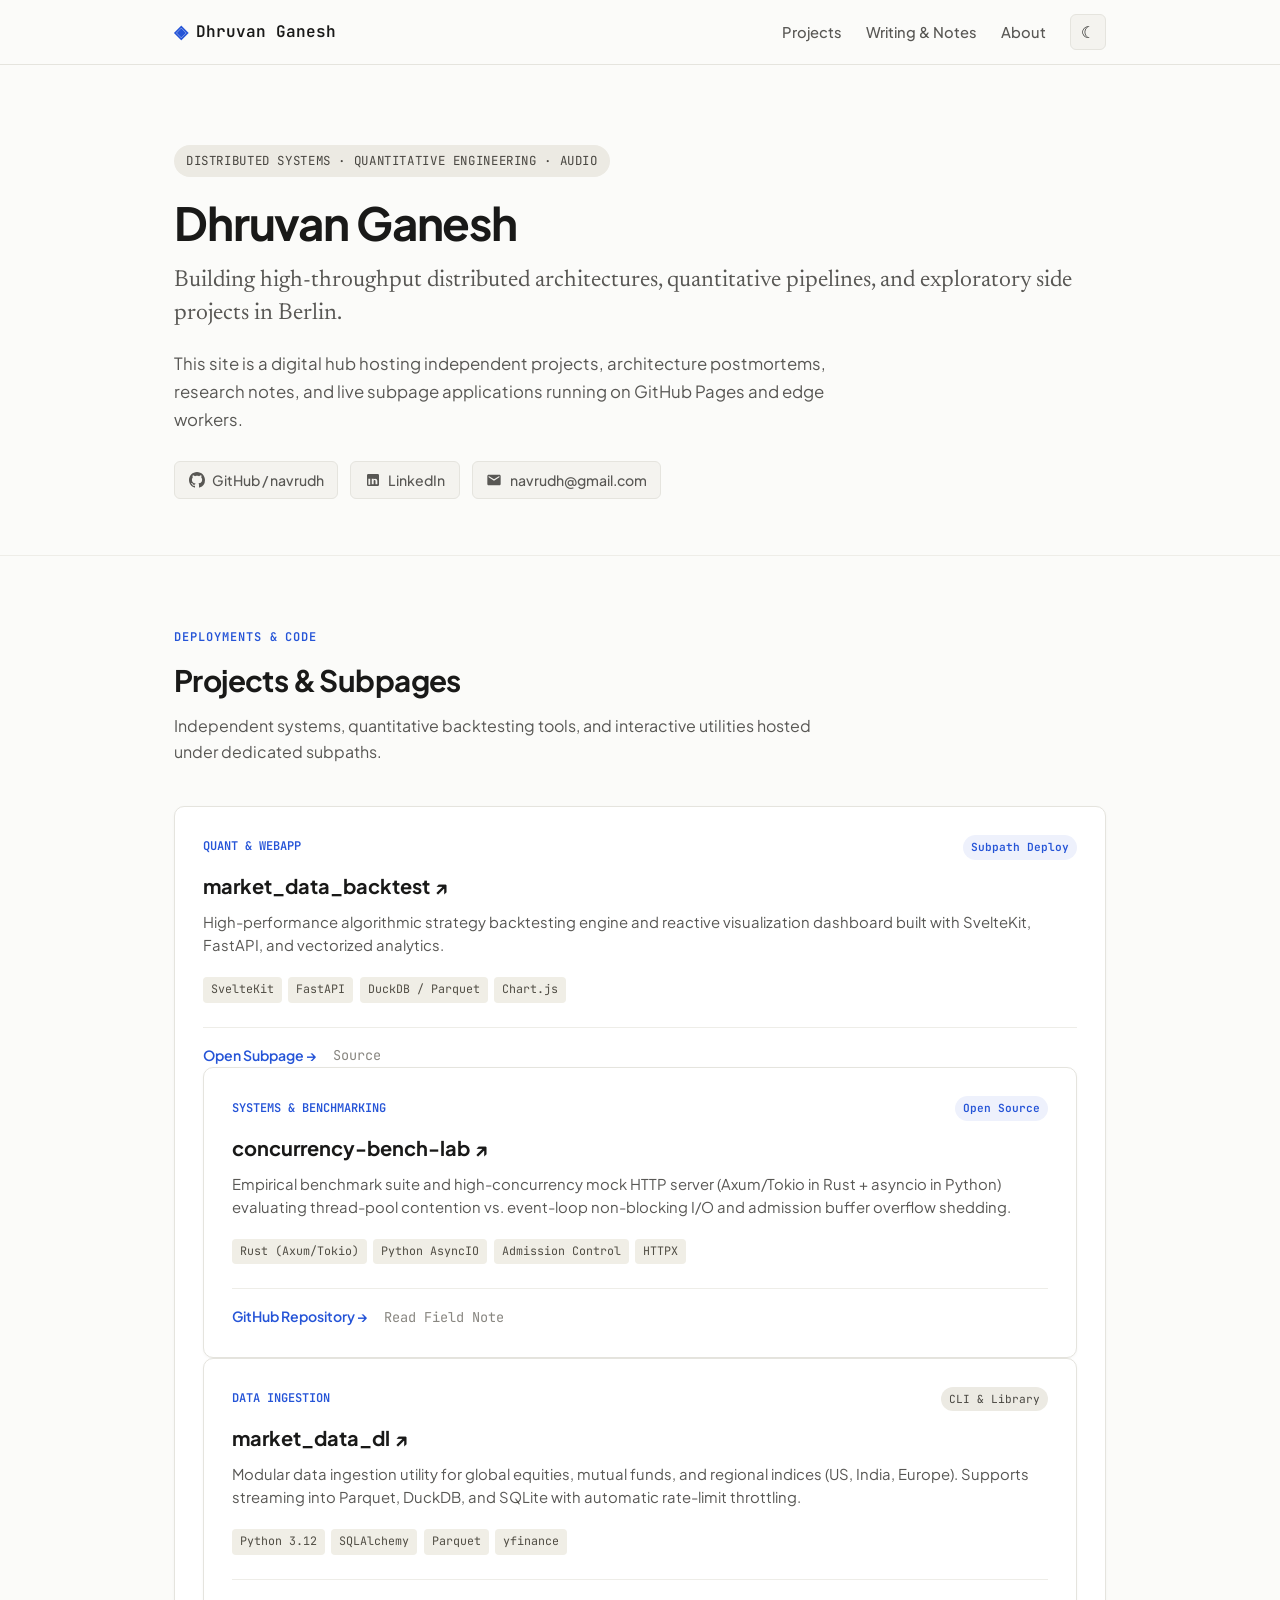
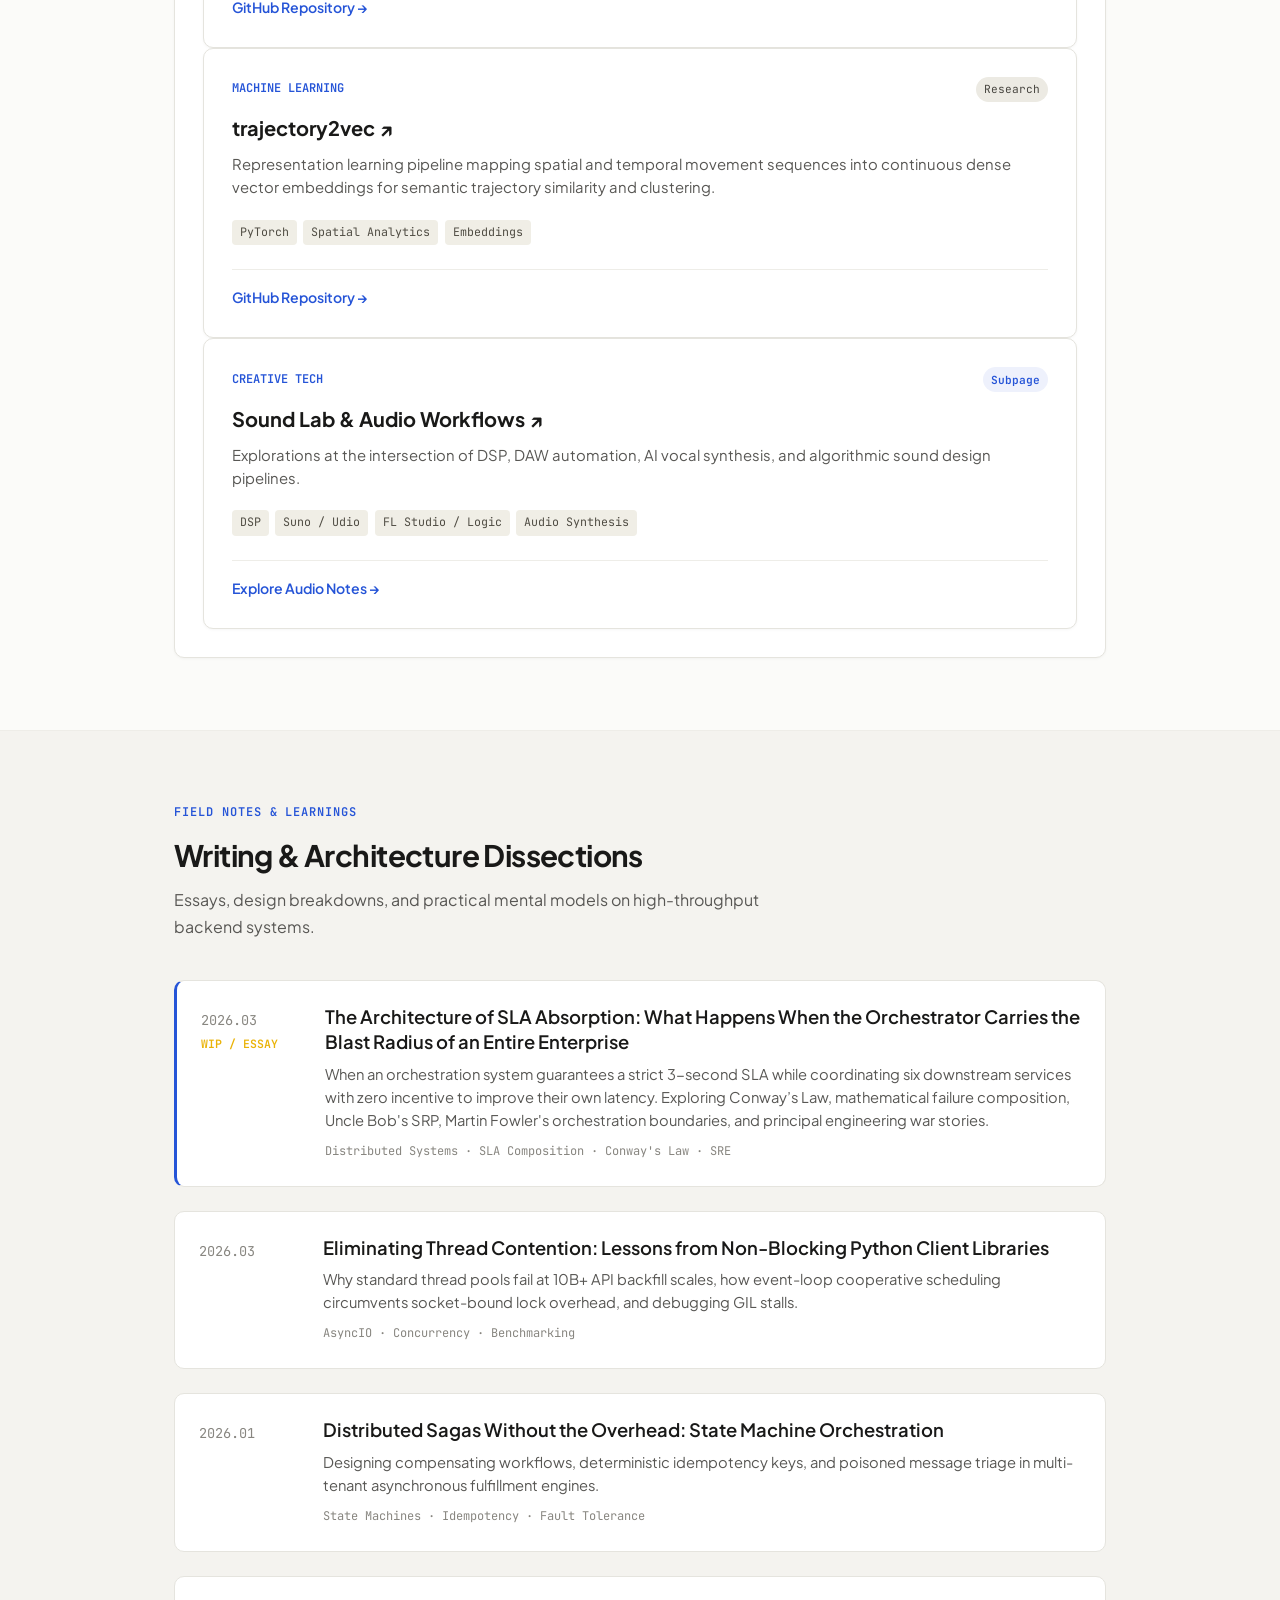
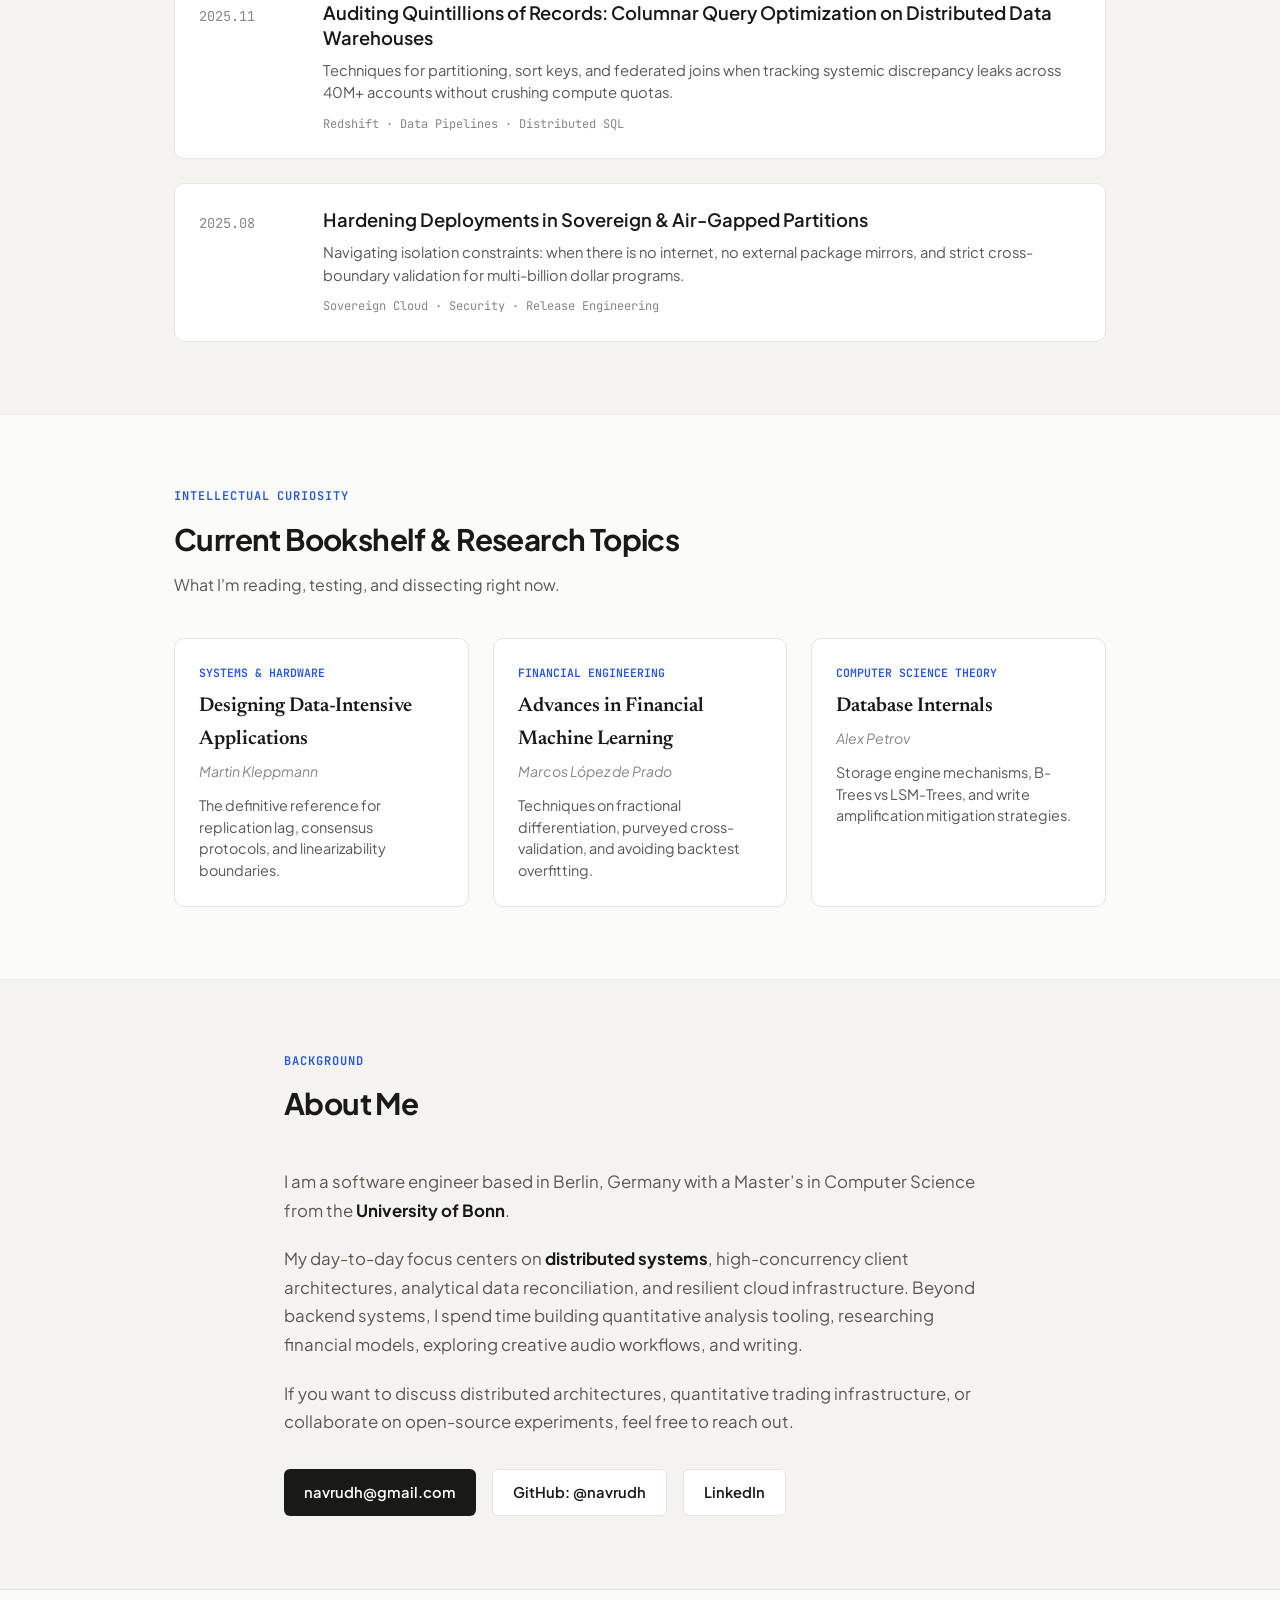
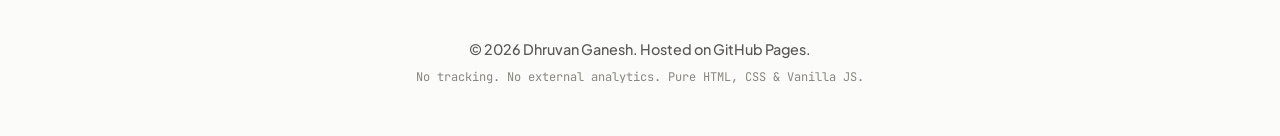
==== commit 6641f047: "feat: link concurrency-bench-lab repo in projects showcase and async field note" ====
--- a/index.html
+++ b/index.html
@@ -97,6 +97,28 @@
               <a href="/market_data_backtest/" class="action-link">Open Subpage &rarr;</a>
               <a href="https://github.com/navrudh/steady_alpha_lab" target="_blank" rel="noopener" class="code-link">Source</a>
             </div>
+          <!-- Project: Concurrency Bench Lab -->
+          <article class="project-card">
+            <div class="card-header">
+              <span class="project-tag">Systems &amp; Benchmarking</span>
+              <span class="status-pill active">Open Source</span>
+            </div>
+            <h3 class="project-title">
+              <a href="https://github.com/navrudh/concurrency-bench-lab" target="_blank" rel="noopener" class="card-link-title">concurrency-bench-lab ↗</a>
+            </h3>
+            <p class="project-description">
+              Empirical benchmark suite and high-concurrency mock HTTP server (Axum/Tokio in Rust + asyncio in Python) evaluating thread-pool contention vs. event-loop non-blocking I/O and admission buffer overflow shedding.
+            </p>
+            <div class="card-meta">
+              <span class="tech-chip">Rust (Axum/Tokio)</span>
+              <span class="tech-chip">Python AsyncIO</span>
+              <span class="tech-chip">Admission Control</span>
+              <span class="tech-chip">HTTPX</span>
+            </div>
+            <div class="card-footer">
+              <a href="https://github.com/navrudh/concurrency-bench-lab" target="_blank" rel="noopener" class="action-link">GitHub Repository &rarr;</a>
+              <a href="/notes/async-io-client-bottlenecks.html" class="code-link">Read Field Note</a>
+            </div>
           </article>
 
           <!-- Project 2: Market Data Downloader -->
